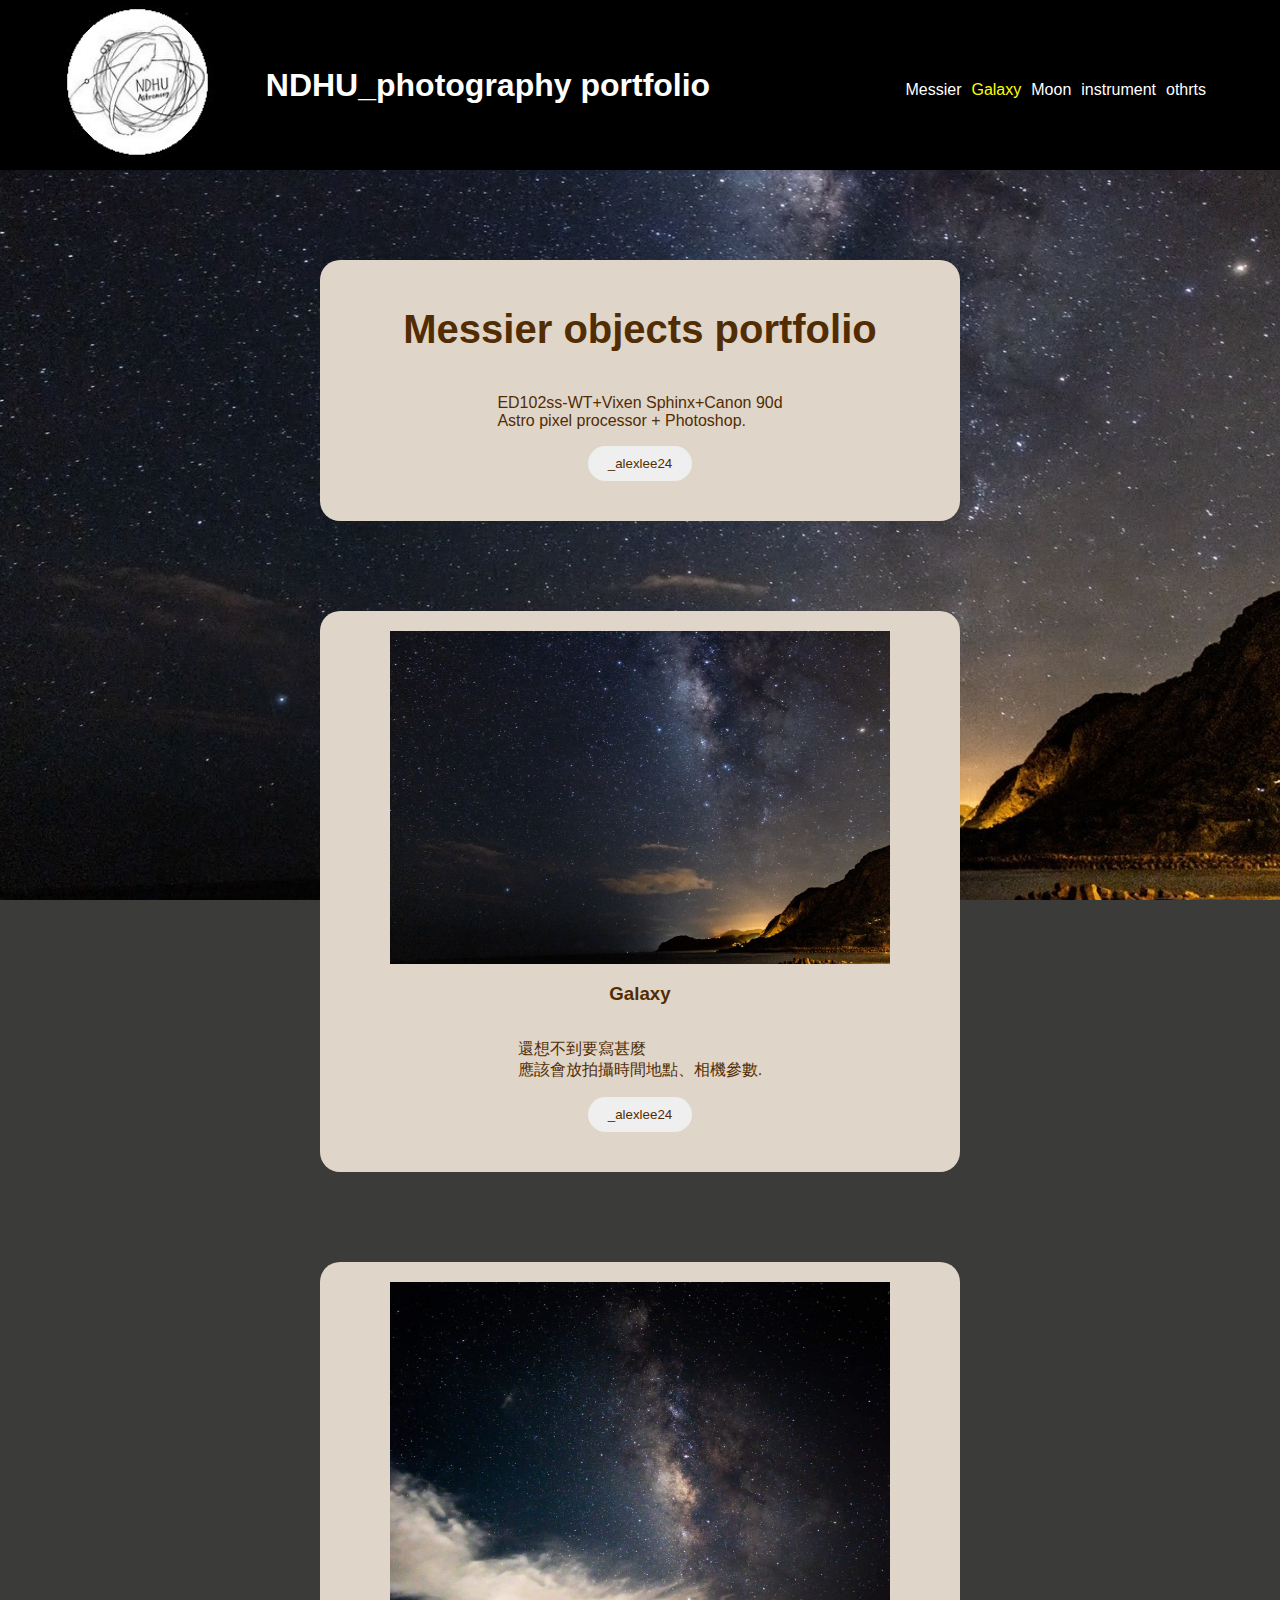
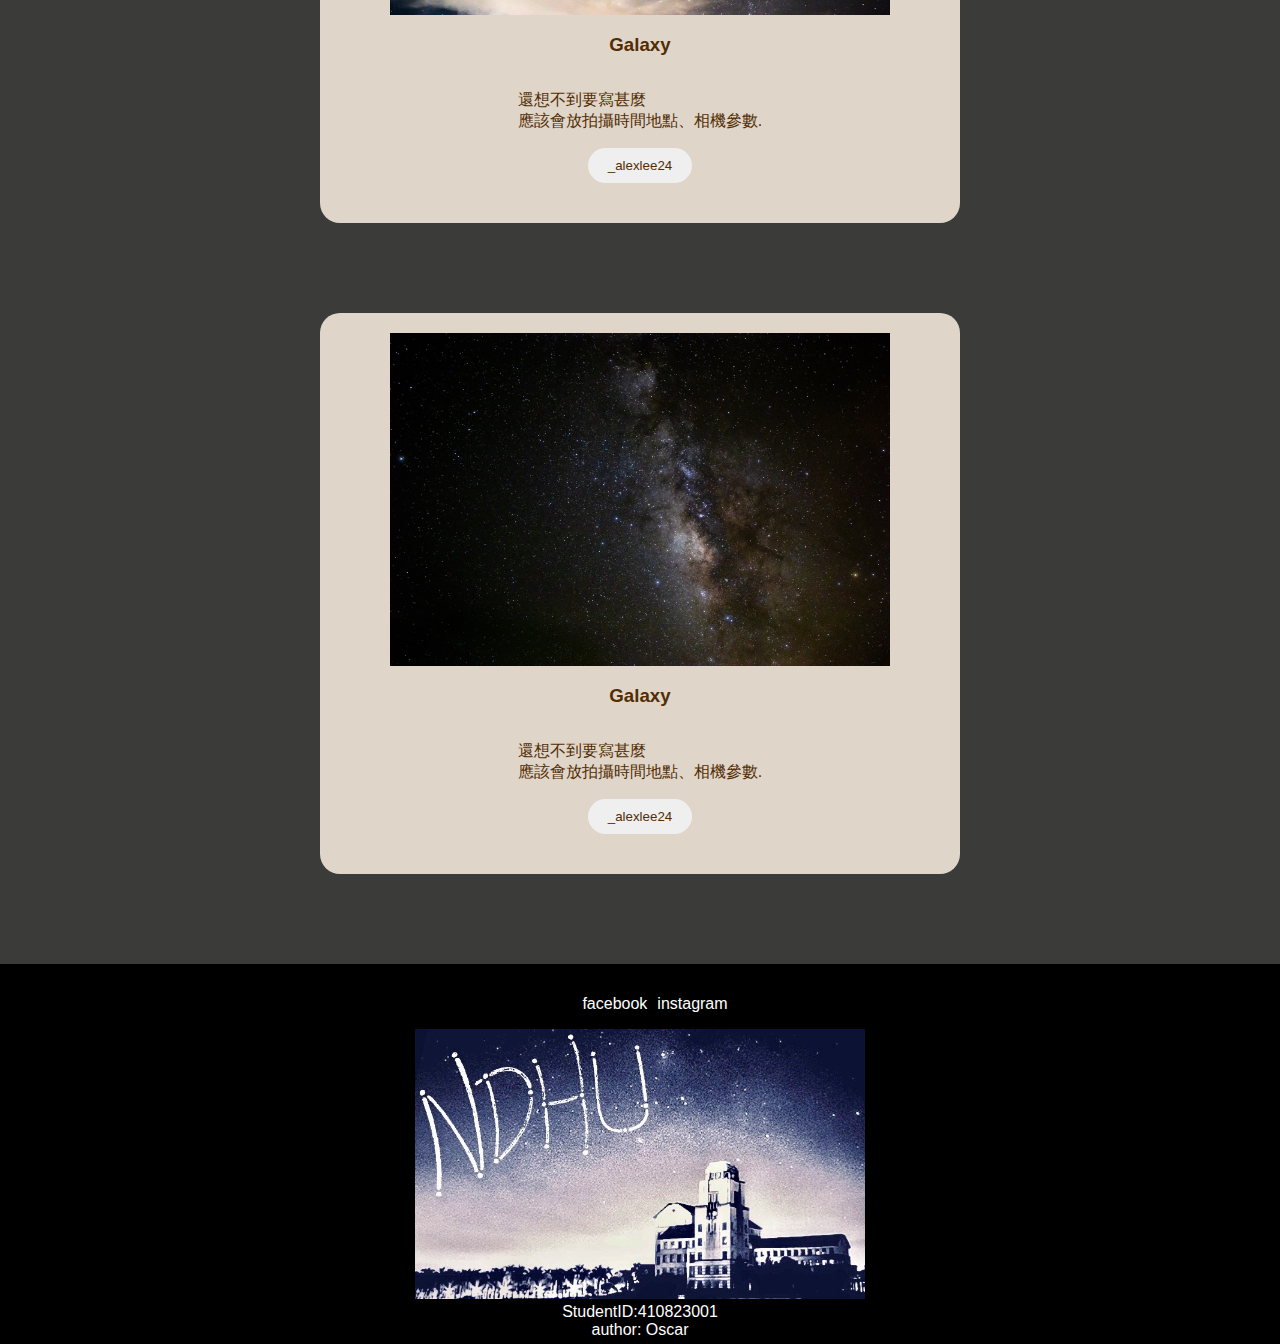
==== Galaxy.html @ 28a5e95c "10/15" ====
<!DOCTYPE html>
<html>
    <head>
        <meta charset="UTF-8"></meta>
        <meta name="description" content="東華大學天文社歡迎您~~~"/>
        <meta name="author" content="許哲瑜" />
        <meta name="keywords" content="天文, 天文攝影, 星雲, 梅希爾"/>

        <meta name="viewport" content="width=device-width, initial-scale=1.0"/>

        <title>NDHU_Astronomical</title>
        <link rel="stylesheet" href="CSS/hw.css">
        <!-- 網頁初始化設定-->
        <style>
            html, body {
                padding: 0;
                margin: 0;
                height: 100%;
                /*改變字體*/
                font-family: sans-serif;
                box-sizing: border-box;
                background: rgb(59, 59, 58) url(img/Galaxy.JPG) no-repeat fixed center / cover;
                /*no-repeat 會等比例放大!*/
            }
        </style>
    </head>
    <body>
        <div class = "container">
            <div class="nav">
                <a href="https://www.instagram.com/ndhu.astronomy/" target="_blank"><img src="img/ndhu_logo.jpg" alt=""></a>
                <h1>NDHU_photography portfolio</h1>
                <ul>
                    <li><a href="index.html" >Messier</a></li>
                    <li><a href="Galaxy.html" class="act">Galaxy</a></li>
                    <li><a href="moon.html" >Moon</a></li>
                    <li><a href="instrument.html" >instrument</a></li>
                    <li><a href="othrts.html" >othrts</a></li>
                </ul>
            </div>
            <div class="content">
                <h1 style="font-size: 40px;"> Messier objects portfolio</h1>
                <p> ED102ss-WT+Vixen Sphinx+Canon 90d <br>Astro pixel processor + Photoshop.</p>
                <input type="button" value="_alexlee24" onclick="javascript:location.href='https://www.instagram.com/a.lee_asph/'">
            </div>
            <div class="content">
                <img src="img/Galaxy.JPG" alt="">
                <h3>Galaxy</h3>
                <p> 還想不到要寫甚麼 <br>應該會放拍攝時間地點、相機參數.</p>
                <input type="button" value="_alexlee24" onclick="javascript:location.href='https://www.instagram.com/a.lee_asph/'">
            </div>
            <div class="content">
                <img src="img/Galaxy_cloud.JPG" alt="">
                <h3>Galaxy</h3>
                <p> 還想不到要寫甚麼 <br>應該會放拍攝時間地點、相機參數.</p>
                <input type="button" value="_alexlee24" onclick="javascript:location.href='https://www.instagram.com/a.lee_asph/'">
            </div>
            <div class="content">
                <img src="img/銀河.JPG" alt="">
                <h3>Galaxy</h3>
                <p> 還想不到要寫甚麼 <br>應該會放拍攝時間地點、相機參數.</p>
                <input type="button" value="_alexlee24" onclick="javascript:location.href='https://www.instagram.com/a.lee_asph/'">
            </div>
        </div>

        <div class="bottom">
            <div class="row">
                <div class="social-icons">
                    <ul>
                        <li><a href="https://www.instagram.com/ndhu.astronomy/" target="_blank">facebook</a></li>
                        <li><a href="https://www.instagram.com/ndhu.astronomy/" target="_blank">instagram</a></li>
                    </ul> 
                </div>
                <div >
                    <div class="logo">
                        <a href="https://www.facebook.com/ndhuastronomy" target="_blank"><img src="img/Astronomical_Society.jpg" alt=""></a>
                    </div>
                </div>
                <div >
                    <div class="info">
                        <p>StudentID:410823001</p>
                        <p>author: Oscar</p>
                    </div>
                    
                </div>
            </div>
        </div>
        
    </body>
</html>
---- CSS/hw.css ----
.nav img{
    width: 150px;
}
.nav {
    display: flex;
    align-items: center;
    color: white;
    background-color: black;
    padding: 5px 5%;
    /* 上下距離20px 前後間距5%*/
}
.nav h1 {
    display: flex;
    flex: auto;
    justify-content: center;
}
.nav ul{
    display: flex;
    flex: auto;
    /*justify-content決定flex項目與容器的水平對齊設定*/
    justify-content: flex-end;
    /*在父層指令，控制子層*/
}
.nav ul li {
    margin: 20px 20px;
    padding: 0;
    /*不要前面的點點*/
    list-style: none;
    /*上 右 下 左*/
    margin: 10px 10px 0 0;
}
.nav ul li a {
    color: white;
    /*不要底線*/
    text-decoration: none;
}

.act {
    color: yellow!important;
  }

.content {
    background-color: #e0d5c9;
    max-width: 600px;
    margin: 7% auto;
    padding: 20px;
    border-radius: 20px;
    color: rgb(82, 45, 3);
    /*設定文字排列*/
    display: flex;
    flex-direction: column;
    /*預設是row*/
    align-items: center;
    /*預設是垂直置中*/
}
.content img {
    width: 500px;
}
.content input {
    color: rgb(82, 45, 3);
    margin-bottom: 20px;
}
.content input{
    /*設定按鈕大小*/
    padding: 10px 20px;
    /*改變按鈕的四個角*/
    border-radius: 20px;

    border: 0;
    outline: 0;
    /*鼠標移到上方顯示可以點選*/
    cursor: pointer;
    transition: 0.5s;
}
/*hover 行為*/
.content input:hover {
    background-color: rgb(218, 125, 19);
}
.bottom {
    background-color: black;
    padding: 5px 5%;
    color: white;
}
.row {
    display: flex;
    flex-direction: column;
    align-items: center;
}
.social-icons ul {
    display: flex;
    flex: auto;
    justify-content: center;
}
.social-icons ul li {
    padding: 0;
    list-style: none;
    margin: 10px 10px 0 0;
}
.social-icons ul li a {
    color: white;
    /*不要底線*/
    text-decoration: none;
}
.logo a img{
    width: 450px;
}

.info {
    display: flex;
    flex-direction: column;
    /*預設是row*/
    align-items: center;
    /*預設是垂直置中*/
 }
.info p {
    padding: 0;
    margin: 0;
}

.bottom ul{
    display: flex;
    align-content: center;
}
@media (max-width: 720px) {
    .nav {
        flex-direction: column;
        align-self: center;
    }
}
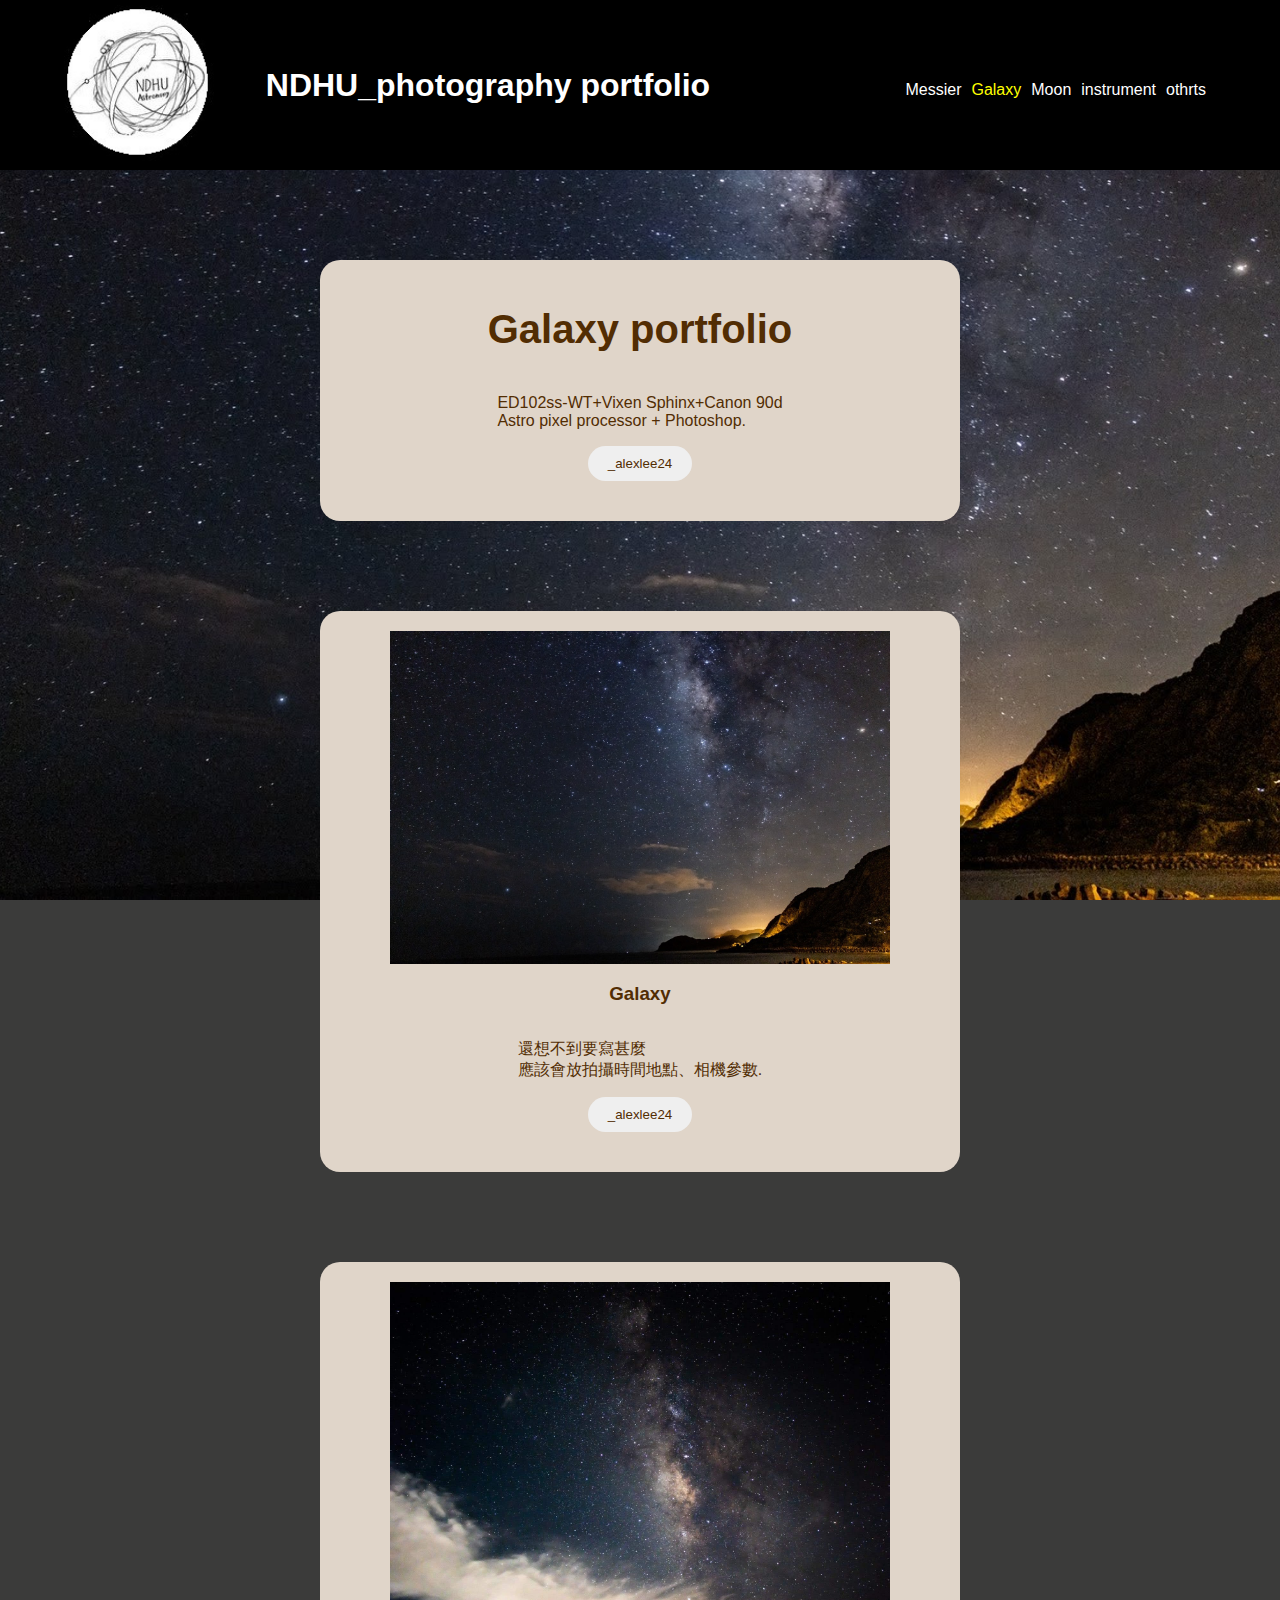
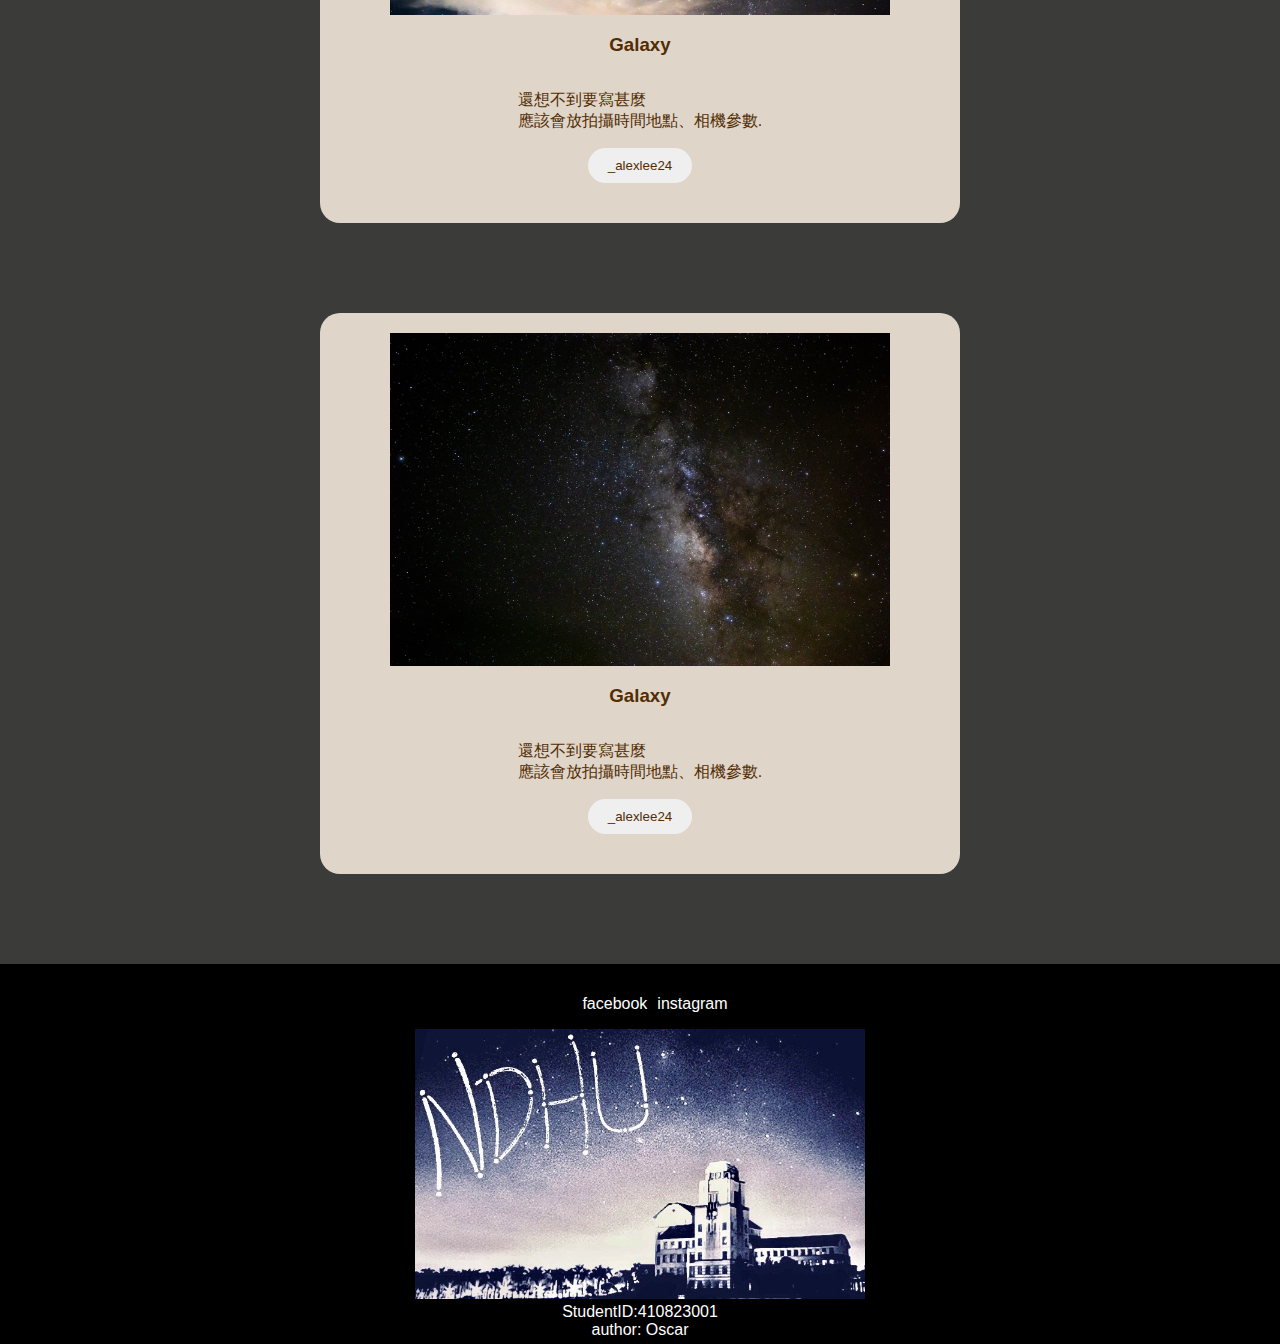
==== commit d54a1e66: "Revise_h1" ====
--- a/Galaxy.html
+++ b/Galaxy.html
@@ -38,7 +38,7 @@
                 </ul>
             </div>
             <div class="content">
-                <h1 style="font-size: 40px;"> Messier objects portfolio</h1>
+                <h1 style="font-size: 40px;"> Galaxy portfolio</h1>
                 <p> ED102ss-WT+Vixen Sphinx+Canon 90d <br>Astro pixel processor + Photoshop.</p>
                 <input type="button" value="_alexlee24" onclick="javascript:location.href='https://www.instagram.com/a.lee_asph/'">
             </div>
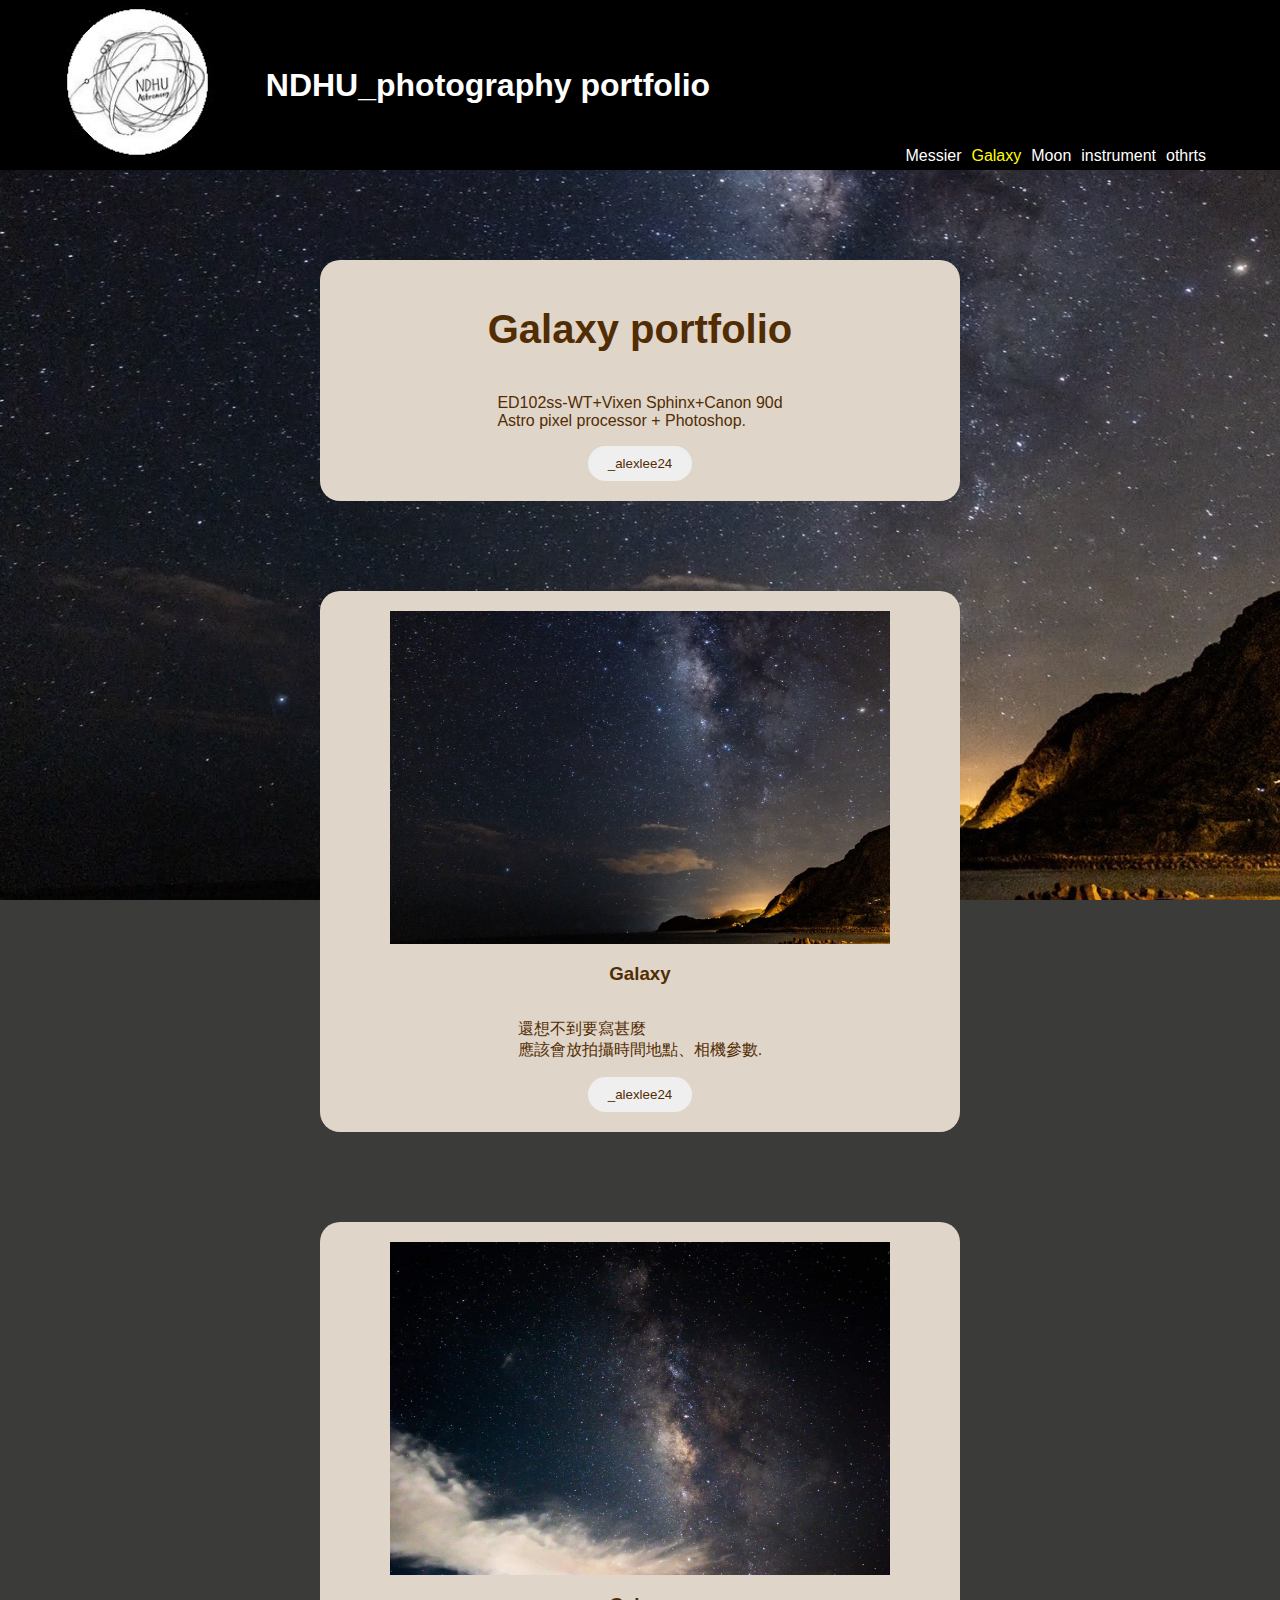
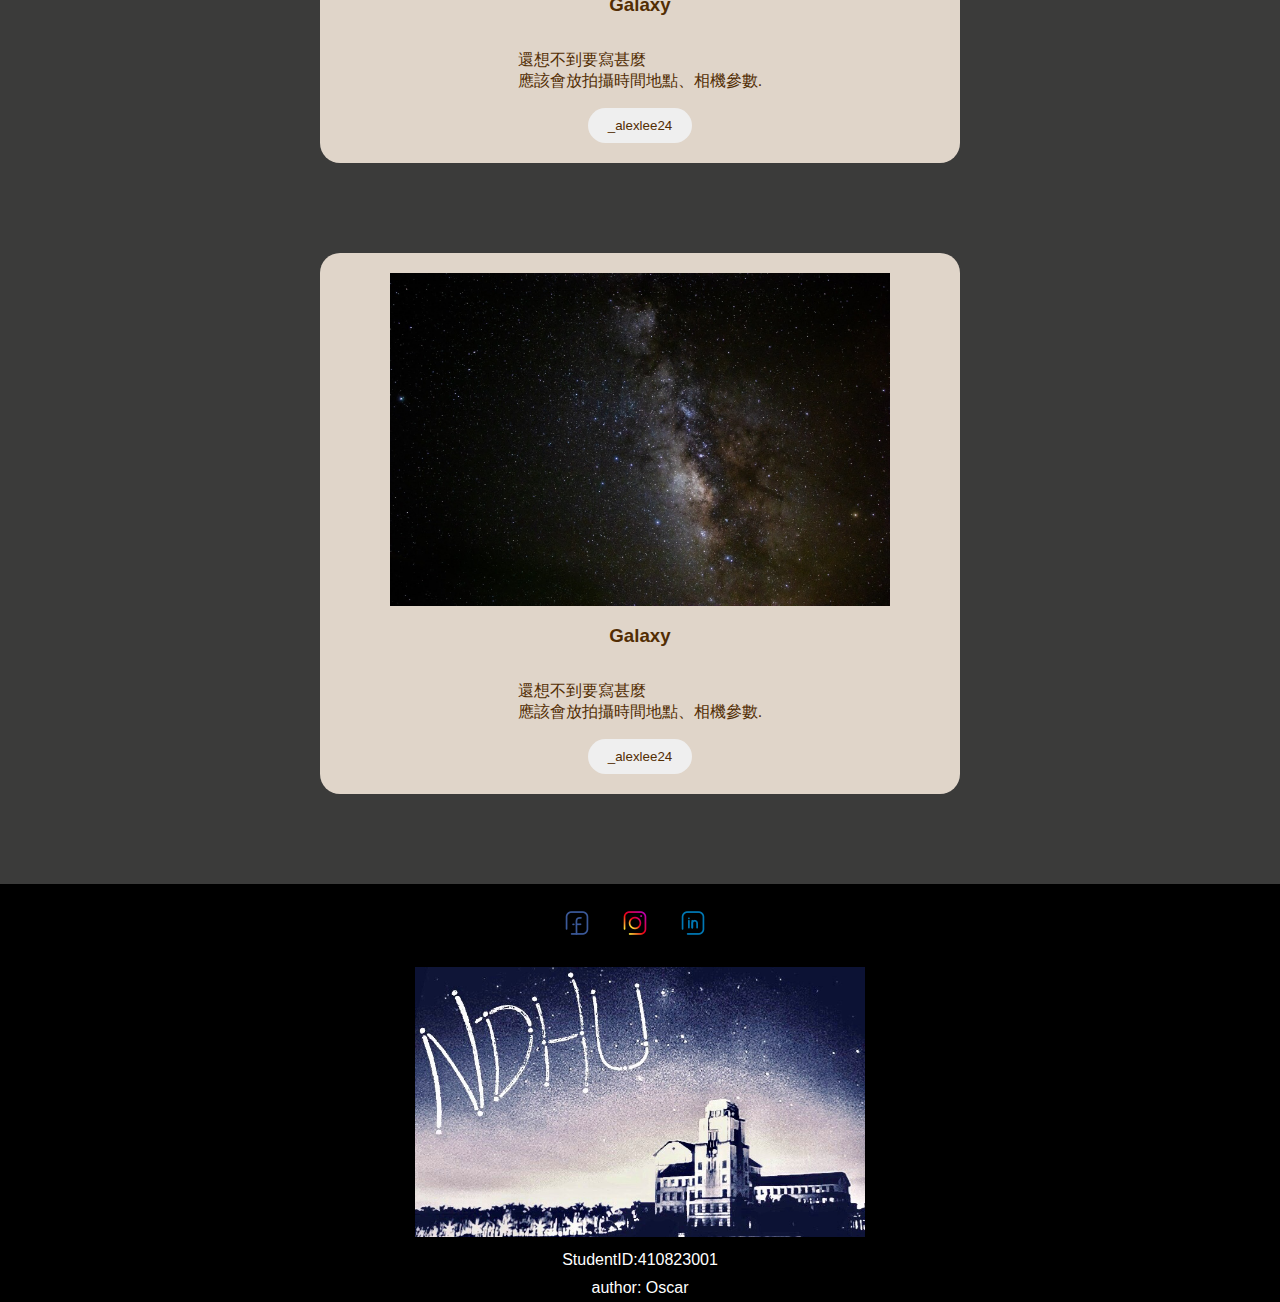
==== commit 05854b3f: "10/17_first_update" ====
--- a/Galaxy.html
+++ b/Galaxy.html
@@ -5,7 +5,7 @@
         <meta name="description" content="東華大學天文社歡迎您~~~"/>
         <meta name="author" content="許哲瑜" />
         <meta name="keywords" content="天文, 天文攝影, 星雲, 梅希爾"/>
-
+        <link rel="Shortcut Icon" type="image/x-icon" href="img/info.ico" />
         <meta name="viewport" content="width=device-width, initial-scale=1.0"/>
 
         <title>NDHU_Astronomical</title>
@@ -16,6 +16,7 @@
                 padding: 0;
                 margin: 0;
                 height: 100%;
+                width: auto;
                 /*改變字體*/
                 font-family: sans-serif;
                 box-sizing: border-box;
@@ -27,7 +28,7 @@
     <body>
         <div class = "container">
             <div class="nav">
-                <a href="https://www.instagram.com/ndhu.astronomy/" target="_blank"><img src="img/ndhu_logo.jpg" alt=""></a>
+                <a href="https://www.instagram.com/ndhu.astronomy/" target="_blank" title="這裡可以通往IG喔~"><img src="img/ndhu_logo.jpg" alt=""></a>
                 <h1>NDHU_photography portfolio</h1>
                 <ul>
                     <li><a href="index.html" >Messier</a></li>
@@ -40,25 +41,25 @@
             <div class="content">
                 <h1 style="font-size: 40px;"> Galaxy portfolio</h1>
                 <p> ED102ss-WT+Vixen Sphinx+Canon 90d <br>Astro pixel processor + Photoshop.</p>
-                <input type="button" value="_alexlee24" onclick="javascript:location.href='https://www.instagram.com/a.lee_asph/'">
+                <input type="button" value="_alexlee24" onclick="javascript:location.href='https://www.instagram.com/_alexlee24/'">
             </div>
             <div class="content">
                 <img src="img/Galaxy.JPG" alt="">
                 <h3>Galaxy</h3>
                 <p> 還想不到要寫甚麼 <br>應該會放拍攝時間地點、相機參數.</p>
-                <input type="button" value="_alexlee24" onclick="javascript:location.href='https://www.instagram.com/a.lee_asph/'">
+                <input type="button" value="_alexlee24" onclick="javascript:location.href='https://www.instagram.com/_alexlee24/'">
             </div>
             <div class="content">
                 <img src="img/Galaxy_cloud.JPG" alt="">
                 <h3>Galaxy</h3>
                 <p> 還想不到要寫甚麼 <br>應該會放拍攝時間地點、相機參數.</p>
-                <input type="button" value="_alexlee24" onclick="javascript:location.href='https://www.instagram.com/a.lee_asph/'">
+                <input type="button" value="_alexlee24" onclick="javascript:location.href='https://www.instagram.com/_alexlee24/'">
             </div>
             <div class="content">
                 <img src="img/銀河.JPG" alt="">
                 <h3>Galaxy</h3>
                 <p> 還想不到要寫甚麼 <br>應該會放拍攝時間地點、相機參數.</p>
-                <input type="button" value="_alexlee24" onclick="javascript:location.href='https://www.instagram.com/a.lee_asph/'">
+                <input type="button" value="_alexlee24" onclick="javascript:location.href='https://www.instagram.com/_alexlee24/'">
             </div>
         </div>
 
@@ -66,13 +67,14 @@
             <div class="row">
                 <div class="social-icons">
                     <ul>
-                        <li><a href="https://www.instagram.com/ndhu.astronomy/" target="_blank">facebook</a></li>
-                        <li><a href="https://www.instagram.com/ndhu.astronomy/" target="_blank">instagram</a></li>
+                        <li><a href="https://www.instagram.com/ndhu.astronomy/" target="_blank"><img src="img/fb.png" alt=""></a></li>
+                        <li><a href="https://www.instagram.com/ndhu.astronomy/" target="_blank"><img src="img/ig.png" alt=""></a></li>
+                        <li><a href="http://line.me/ti/g/RF0254Jo4c" target="_blank"><img src="img/line1.png" alt=""></a></li>
                     </ul> 
                 </div>
                 <div >
                     <div class="logo">
-                        <a href="https://www.facebook.com/ndhuastronomy" target="_blank"><img src="img/Astronomical_Society.jpg" alt=""></a>
+                        <a href="https://www.facebook.com/ndhuastronomy" target="_blank" title="這裡可以通往FB粉專喔~"><img src="img/Astronomical_Society.jpg" alt=""></a>
                     </div>
                 </div>
                 <div >
--- a/CSS/hw.css
+++ b/CSS/hw.css
@@ -5,6 +5,7 @@
 .nav {
     display: flex;
     align-items: center;
+    flex-wrap: wrap;
     color: white;
     background-color: black;
     padding: 5px 5%;
@@ -18,8 +19,11 @@
 .nav ul{
     display: flex;
     flex: auto;
+    margin-bottom: 0%;
+    margin-top: auto;
     /*justify-content決定flex項目與容器的水平對齊設定*/
     justify-content: flex-end;
+    align-items: flex-end;
     /*在父層指令，控制子層*/
 }
 .nav ul li {
@@ -50,6 +54,7 @@
     /*設定文字排列*/
     display: flex;
     flex-direction: column;
+    
     /*預設是row*/
     align-items: center;
     /*預設是垂直置中*/
@@ -57,10 +62,7 @@
 .content img {
     width: 500px;
 }
-.content input {
-    color: rgb(82, 45, 3);
-    margin-bottom: 20px;
-}
+
 .content input{
     /*設定按鈕大小*/
     padding: 10px 20px;
@@ -72,6 +74,7 @@
     /*鼠標移到上方顯示可以點選*/
     cursor: pointer;
     transition: 0.5s;
+    color: rgb(82, 45, 3);
 }
 /*hover 行為*/
 .content input:hover {
@@ -93,7 +96,7 @@
     justify-content: center;
 }
 .social-icons ul li {
-    padding: 0;
+    padding: 0, 0;
     list-style: none;
     margin: 10px 10px 0 0;
 }
@@ -128,3 +131,24 @@
         align-self: center;
     }
 }
+
+.row ul {
+    margin-top: 0;
+    padding: 0;
+}
+
+.info p {
+    padding-top: 10px;
+}
+
+img {  
+    max-height: 100%;  
+    max-width: 100%; 
+    width: auto;
+    height: auto; 
+    top: 0;  
+    bottom: 0;  
+    left: 0;  
+    right: 0;  
+    margin: auto;
+}